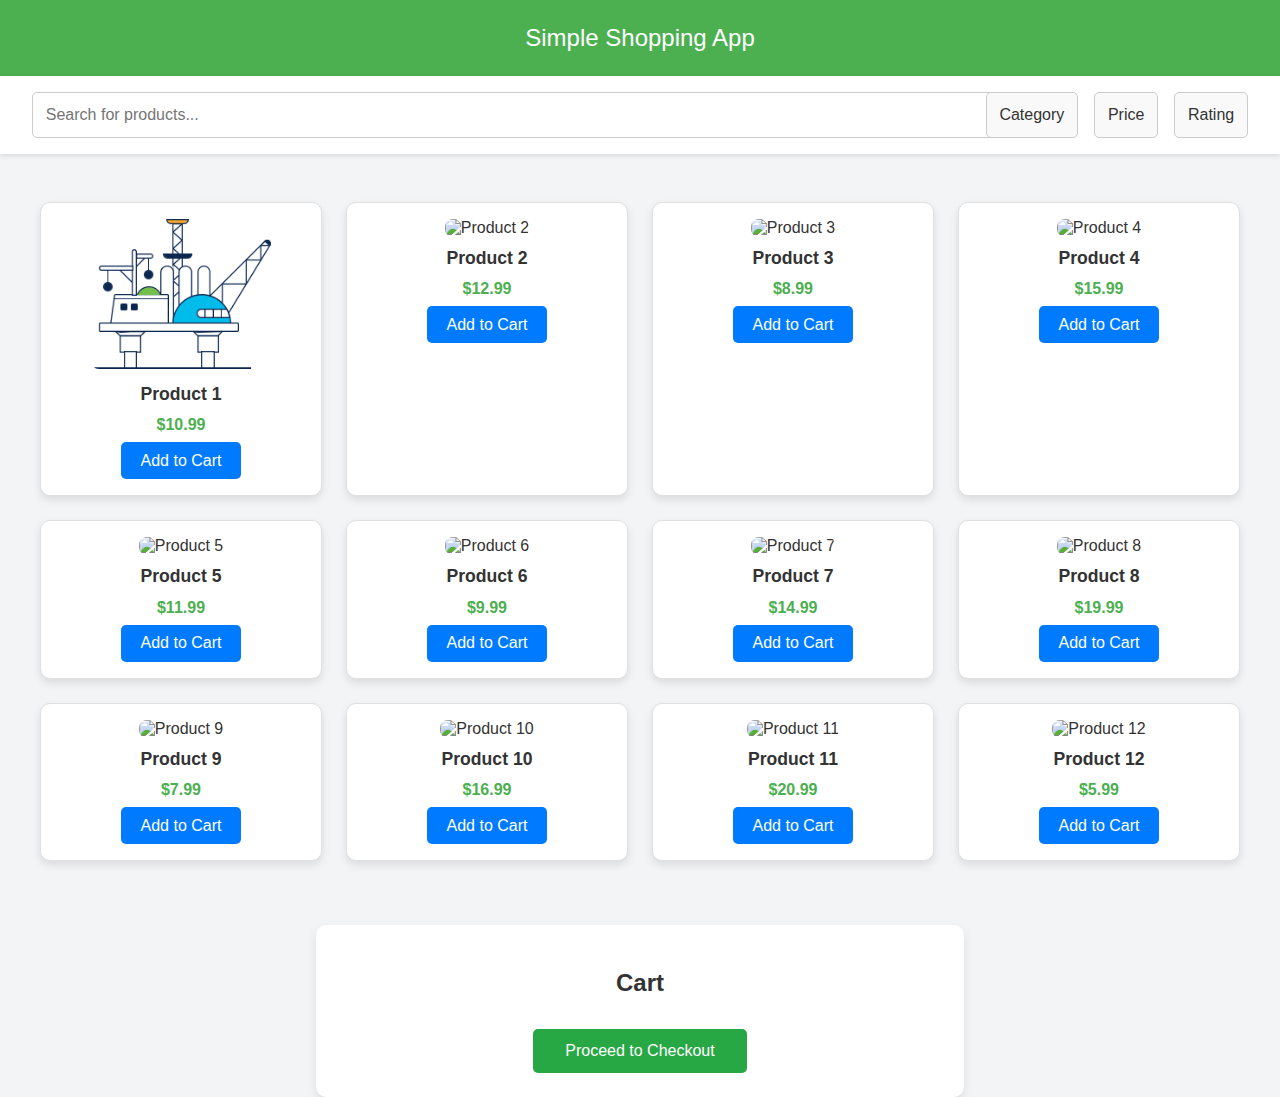
==== ShoppingApp/index.html @ 533cafa8 "updated shopping app with visuals" ====
<!DOCTYPE html>
<html lang="en">
<head>
  <meta charset="UTF-8">
  <meta name="viewport" content="width=device-width, initial-scale=1.0">
  <title>Shopping App</title>
  <style>
    body {
      font-family: Arial, sans-serif;
      margin: 0;
      padding: 0;
      background-color: #f3f4f6;
      color: #333;
    }

    header {
      background-color: #4CAF50;
      color: white;
      padding: 1.5rem;
      text-align: center;
      font-size: 1.5rem;
      box-shadow: 0 2px 5px rgba(0, 0, 0, 0.1);
    }

    #search-filter-bar {
      display: flex;
      justify-content: space-between;
      padding: 1rem 2rem;
      background: #fff;
      box-shadow: 0 2px 5px rgba(0, 0, 0, 0.1);
      margin-bottom: 1rem;
    }

    #search-bar {
      flex: 1;
      margin-right: 1rem;
    }

    #search-bar input {
      width: 100%;
      padding: 0.8rem;
      border: 1px solid #ccc;
      border-radius: 5px;
      font-size: 1rem;
    }

    #filters {
      display: flex;
      gap: 1rem;
    }

    .filter {
      padding: 0.8rem;
      border: 1px solid #ccc;
      border-radius: 5px;
      background: #f9f9f9;
      cursor: pointer;
    }

    .filter:hover {
      background: #e0e0e0;
    }

    main {
      padding: 2rem;
      display: grid;
      grid-template-columns: repeat(auto-fill, minmax(250px, 1fr));
      gap: 1.5rem;
      max-width: 1200px;
      margin: 0 auto;
    }

    .product-card {
      background: white;
      border: 1px solid #e0e0e0;
      border-radius: 10px;
      padding: 1rem;
      text-align: center;
      box-shadow: 0 4px 8px rgba(0, 0, 0, 0.1);
      transition: transform 0.2s, box-shadow 0.2s;
    }

    .product-card:hover {
      transform: translateY(-5px);
      box-shadow: 0 8px 16px rgba(0, 0, 0, 0.2);
    }

    .product-card img {
      max-width: 100%;
      height: 150px;
      object-fit: cover;
      border-radius: 8px;
    }

    .product-title {
      font-size: 1.1rem;
      margin: 0.7rem 0;
      font-weight: bold;
    }

    .product-price {
      color: #4CAF50;
      font-weight: bold;
      font-size: 1rem;
      margin: 0.5rem 0;
    }

    .add-to-cart {
      background-color: #007bff;
      color: white;
      border: none;
      padding: 0.6rem 1.2rem;
      border-radius: 5px;
      cursor: pointer;
      font-size: 1rem;
    }

    .add-to-cart:hover {
      background-color: #0056b3;
    }

    #cart {
      margin-top: 2rem;
      text-align: center;
      background: #fff;
      padding: 1.5rem;
      border-radius: 10px;
      box-shadow: 0 4px 8px rgba(0, 0, 0, 0.1);
      max-width: 600px;
      margin-left: auto;
      margin-right: auto;
    }

    #cart h2 {
      font-size: 1.5rem;
      margin-bottom: 1rem;
    }

    .cart-item-card {
      display: flex;
      align-items: center;
      justify-content: space-between;
      background: #f9f9f9;
      padding: 0.8rem;
      border: 1px solid #ddd;
      border-radius: 8px;
      margin-bottom: 0.5rem;
    }

    .cart-item-card img {
      width: 50px;
      height: 50px;
      object-fit: cover;
      border-radius: 5px;
    }

    .cart-item-details {
      flex: 1;
      margin-left: 1rem;
    }

    .cart-item-title {
      font-size: 1rem;
      font-weight: bold;
      margin: 0;
    }

    .cart-item-price {
      color: #4CAF50;
      font-size: 0.9rem;
    }

    #checkout-btn {
      margin-top: 1rem;
      background-color: #28a745;
      color: white;
      border: none;
      padding: 0.8rem 2rem;
      border-radius: 5px;
      cursor: pointer;
      font-size: 1rem;
    }

    #checkout-btn:hover {
      background-color: #218838;
    }
  </style>
</head>
<body>
  <header>
    Simple Shopping App
  </header>

  <div id="search-filter-bar">
    <div id="search-bar">
      <input type="text" placeholder="Search for products...">
    </div>
    <div id="filters">
      <div class="filter">Category</div>
      <div class="filter">Price</div>
      <div class="filter">Rating</div>
    </div>
  </div>

  <main id="product-grid">
    <!-- Product cards will be dynamically populated here -->
  </main>

  <div id="cart">
    <h2>Cart</h2>
    <div id="cart-items">
      <!-- Cart item cards will be dynamically populated here -->
    </div>
    <button id="checkout-btn">Proceed to Checkout</button>
  </div>

  <script>
    // Sample product data with static images
    const products = [
      { id: 1, title: "Product 1", price: 10.99, image: "img/product1.png" },
      { id: 2, title: "Product 2", price: 12.99, image: "img/product2.png" },
      { id: 3, title: "Product 3", price: 8.99, image: "img/product3.png" },
      { id: 4, title: "Product 4", price: 15.99, image: "img/product4.png" },
      { id: 5, title: "Product 5", price: 11.99, image: "img/product5.png" },
      { id: 6, title: "Product 6", price: 9.99, image: "img/product6.png" },
      { id: 7, title: "Product 7", price: 14.99, image: "img/product7.png" },
      { id: 8, title: "Product 8", price: 19.99, image: "img/product8.png" },
      { id: 9, title: "Product 9", price: 7.99, image: "img/product9.png" },
      { id: 10, title: "Product 10", price: 16.99, image: "img/product10.png" },
      { id: 11, title: "Product 11", price: 20.99, image: "img/product11.png" },
      { id: 12, title: "Product 12", price: 5.99, image: "img/product12.png" }
    ];

    const cart = [];

    // Populate products
    const productGrid = document.getElementById("product-grid");
    products.forEach(product => {
      const productCard = document.createElement("div");
      productCard.className = "product-card";
      productCard.innerHTML = `
        <img src="${product.image}" alt="${product.title}" />
        <h3 class="product-title">${product.title}</h3>
        <p class="product-price">$${product.price.toFixed(2)}</p>
        <button class="add-to-cart" id="add-to-cart-${product.id}" data-id="${product.id}">Add to Cart</button>
      `;
      productGrid.appendChild(productCard);
    });

    // Add to cart functionality
    productGrid.addEventListener("click", (e) => {
      if (e.target.classList.contains("add-to-cart")) {
        const productId = parseInt(e.target.getAttribute("data-id"));
        const product = products.find(p => p.id === productId);
        cart.push(product);
        renderCart();
      }
    });

    // Render cart
    function renderCart() {
      const cartItems = document.getElementById("cart-items");
      cartItems.innerHTML = "";
      cart.forEach((item) => {
        const cartItemCard = document.createElement("div");
        cartItemCard.className = "cart-item-card";
        cartItemCard.innerHTML = `
          <img src="${item.image}" alt="${item.title}" />
          <div class="cart-item-details">
            <p class="cart-item-title">${item.title}</p>
            <p class="cart-item-price">$${item.price.toFixed(2)}</p>
          </div>
        `;
        cartItems.appendChild(cartItemCard);
      });
    }

    // Checkout button functionality
    document.getElementById("checkout-btn").addEventListener("click", () => {
      if (cart.length > 0) {
        alert("Proceeding to checkout with " + cart.length + " items.");
      } else {
        alert("Your cart is empty.");
      }
    });
  </script>
</body>
</html>
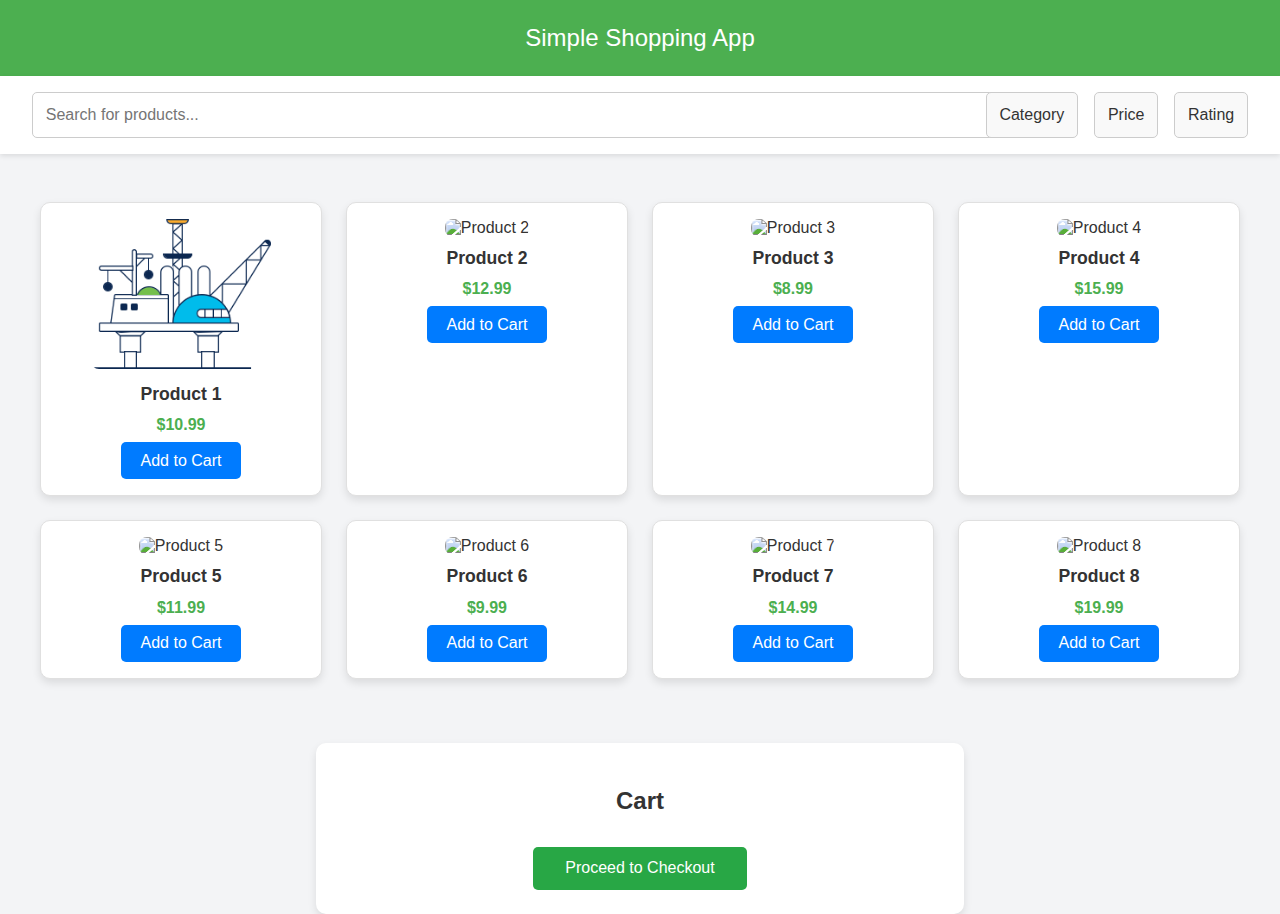
==== commit d781fe04: "reduced to 8 elements" ====
--- a/ShoppingApp/index.html
+++ b/ShoppingApp/index.html
@@ -224,11 +224,7 @@
       { id: 5, title: "Product 5", price: 11.99, image: "img/product5.png" },
       { id: 6, title: "Product 6", price: 9.99, image: "img/product6.png" },
       { id: 7, title: "Product 7", price: 14.99, image: "img/product7.png" },
-      { id: 8, title: "Product 8", price: 19.99, image: "img/product8.png" },
-      { id: 9, title: "Product 9", price: 7.99, image: "img/product9.png" },
-      { id: 10, title: "Product 10", price: 16.99, image: "img/product10.png" },
-      { id: 11, title: "Product 11", price: 20.99, image: "img/product11.png" },
-      { id: 12, title: "Product 12", price: 5.99, image: "img/product12.png" }
+      { id: 8, title: "Product 8", price: 19.99, image: "img/product8.png" }
     ];
 
     const cart = [];
@@ -275,14 +271,6 @@
       });
     }
 
-    // Checkout button functionality
-    document.getElementById("checkout-btn").addEventListener("click", () => {
-      if (cart.length > 0) {
-        alert("Proceeding to checkout with " + cart.length + " items.");
-      } else {
-        alert("Your cart is empty.");
-      }
-    });
   </script>
 </body>
 </html>
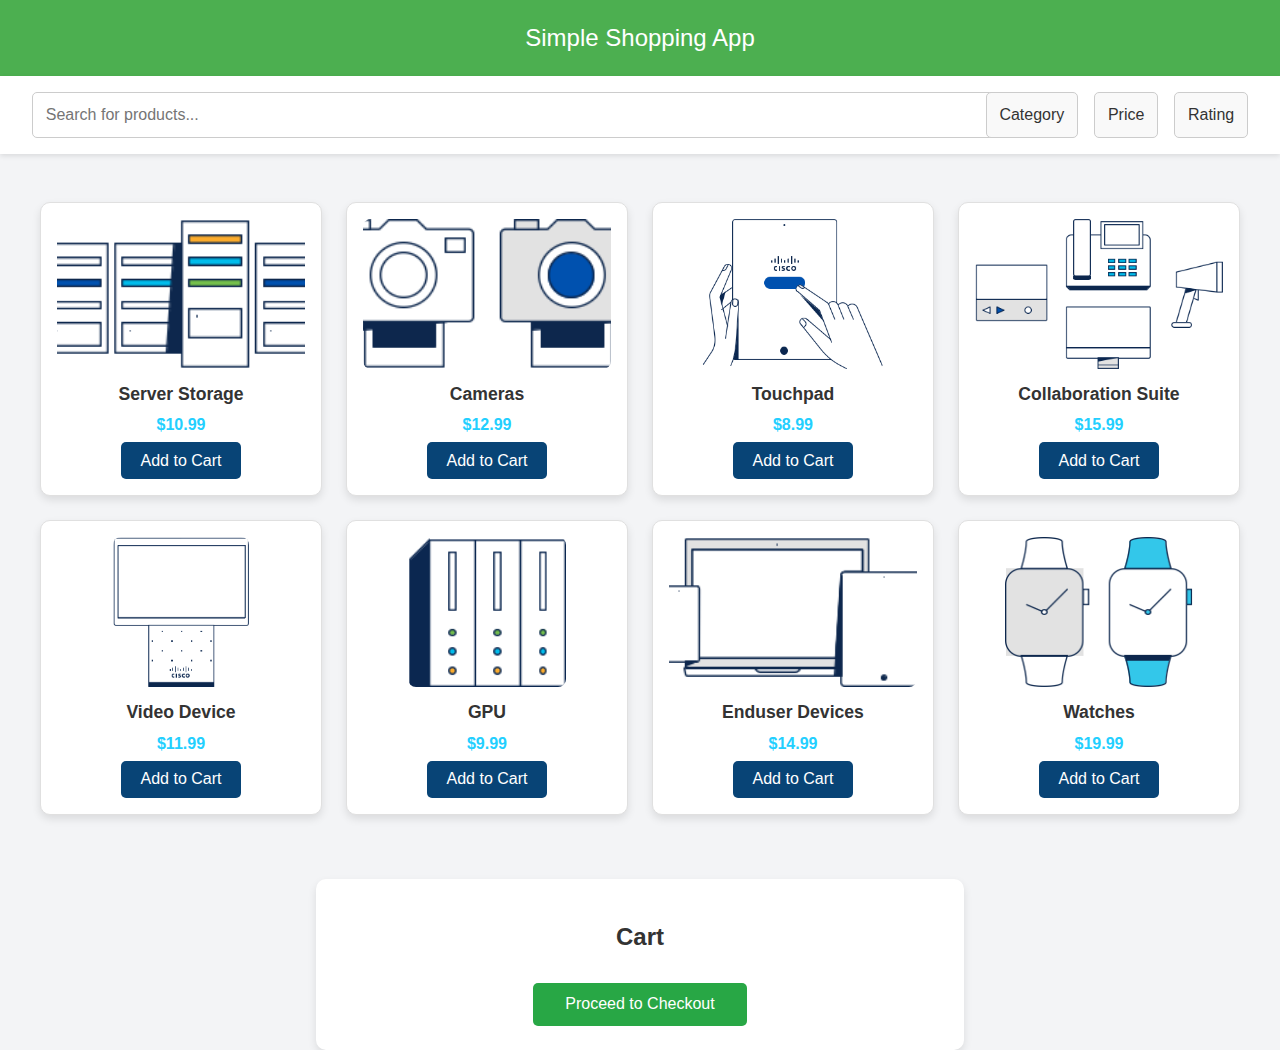
==== commit 67dd6ffc: "updated styles" ====
--- a/ShoppingApp/index.html
+++ b/ShoppingApp/index.html
@@ -99,14 +99,14 @@
     }
 
     .product-price {
-      color: #4CAF50;
+      color: #23cfff;
       font-weight: bold;
       font-size: 1rem;
       margin: 0.5rem 0;
     }
 
     .add-to-cart {
-      background-color: #007bff;
+      background-color: #084476;
       color: white;
       border: none;
       padding: 0.6rem 1.2rem;
@@ -217,14 +217,14 @@
   <script>
     // Sample product data with static images
     const products = [
-      { id: 1, title: "Product 1", price: 10.99, image: "img/product1.png" },
-      { id: 2, title: "Product 2", price: 12.99, image: "img/product2.png" },
-      { id: 3, title: "Product 3", price: 8.99, image: "img/product3.png" },
-      { id: 4, title: "Product 4", price: 15.99, image: "img/product4.png" },
-      { id: 5, title: "Product 5", price: 11.99, image: "img/product5.png" },
-      { id: 6, title: "Product 6", price: 9.99, image: "img/product6.png" },
-      { id: 7, title: "Product 7", price: 14.99, image: "img/product7.png" },
-      { id: 8, title: "Product 8", price: 19.99, image: "img/product8.png" }
+      { id: 1, title: "Server Storage", price: 10.99, image: "img/product1.png" },
+      { id: 2, title: "Cameras", price: 12.99, image: "img/product2.png" },
+      { id: 3, title: "Touchpad", price: 8.99, image: "img/product3.png" },
+      { id: 4, title: "Collaboration Suite", price: 15.99, image: "img/product4.png" },
+      { id: 5, title: "Video Device", price: 11.99, image: "img/product5.png" },
+      { id: 6, title: "GPU", price: 9.99, image: "img/product6.png" },
+      { id: 7, title: "Enduser Devices", price: 14.99, image: "img/product7.png" },
+      { id: 8, title: "Watches", price: 19.99, image: "img/product8.png" }
     ];
 
     const cart = [];
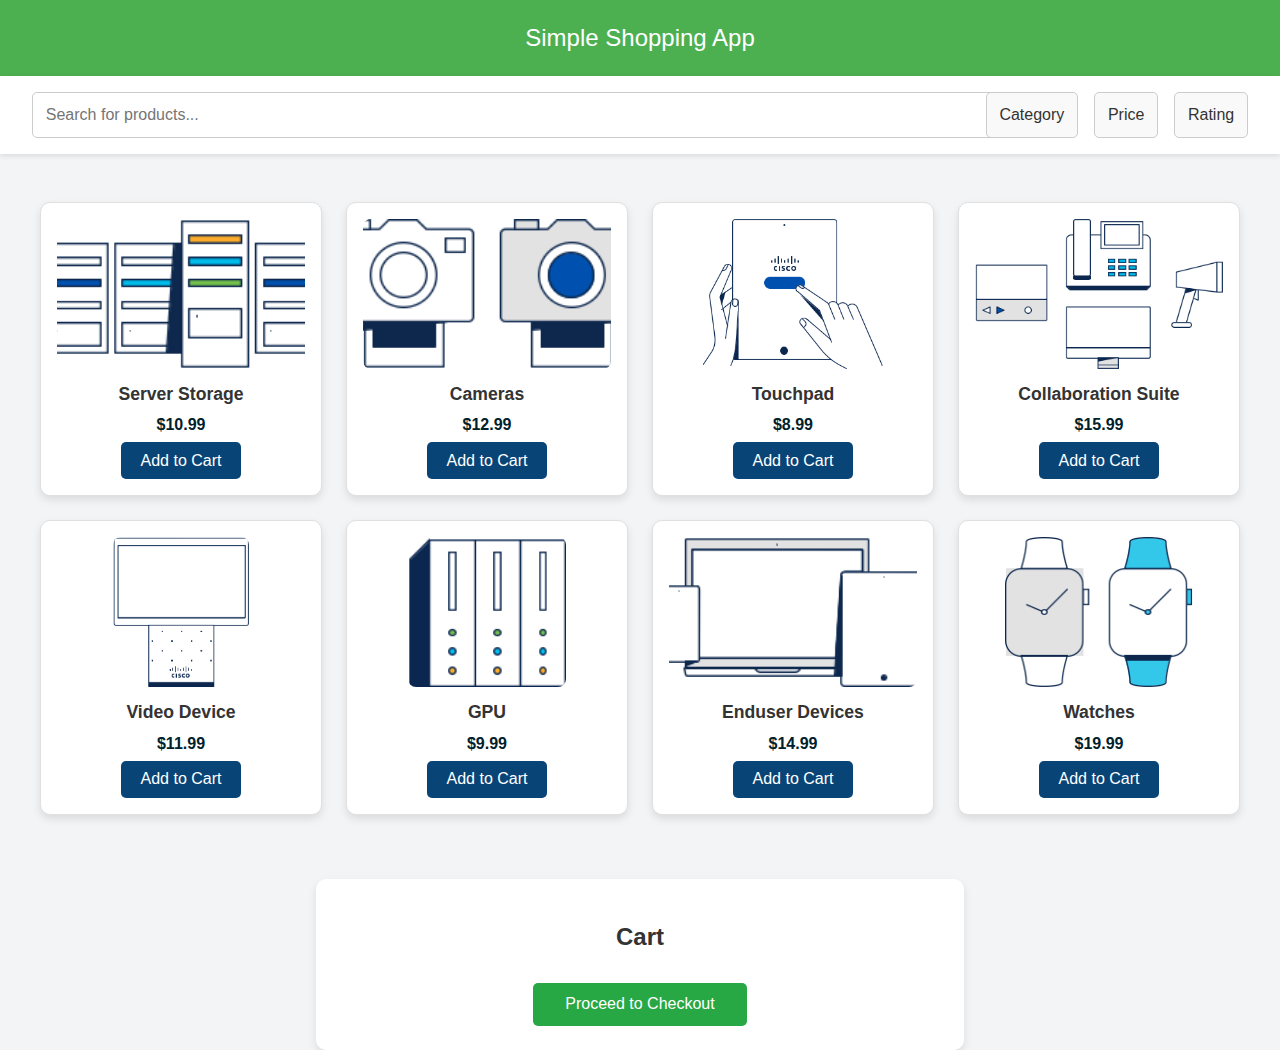
==== commit 4e25e45d: "seperated style and script to seperate files" ====
--- a/ShoppingApp/index.html
+++ b/ShoppingApp/index.html
@@ -4,187 +4,7 @@
   <meta charset="UTF-8">
   <meta name="viewport" content="width=device-width, initial-scale=1.0">
   <title>Shopping App</title>
-  <style>
-    body {
-      font-family: Arial, sans-serif;
-      margin: 0;
-      padding: 0;
-      background-color: #f3f4f6;
-      color: #333;
-    }
-
-    header {
-      background-color: #4CAF50;
-      color: white;
-      padding: 1.5rem;
-      text-align: center;
-      font-size: 1.5rem;
-      box-shadow: 0 2px 5px rgba(0, 0, 0, 0.1);
-    }
-
-    #search-filter-bar {
-      display: flex;
-      justify-content: space-between;
-      padding: 1rem 2rem;
-      background: #fff;
-      box-shadow: 0 2px 5px rgba(0, 0, 0, 0.1);
-      margin-bottom: 1rem;
-    }
-
-    #search-bar {
-      flex: 1;
-      margin-right: 1rem;
-    }
-
-    #search-bar input {
-      width: 100%;
-      padding: 0.8rem;
-      border: 1px solid #ccc;
-      border-radius: 5px;
-      font-size: 1rem;
-    }
-
-    #filters {
-      display: flex;
-      gap: 1rem;
-    }
-
-    .filter {
-      padding: 0.8rem;
-      border: 1px solid #ccc;
-      border-radius: 5px;
-      background: #f9f9f9;
-      cursor: pointer;
-    }
-
-    .filter:hover {
-      background: #e0e0e0;
-    }
-
-    main {
-      padding: 2rem;
-      display: grid;
-      grid-template-columns: repeat(auto-fill, minmax(250px, 1fr));
-      gap: 1.5rem;
-      max-width: 1200px;
-      margin: 0 auto;
-    }
-
-    .product-card {
-      background: white;
-      border: 1px solid #e0e0e0;
-      border-radius: 10px;
-      padding: 1rem;
-      text-align: center;
-      box-shadow: 0 4px 8px rgba(0, 0, 0, 0.1);
-      transition: transform 0.2s, box-shadow 0.2s;
-    }
-
-    .product-card:hover {
-      transform: translateY(-5px);
-      box-shadow: 0 8px 16px rgba(0, 0, 0, 0.2);
-    }
-
-    .product-card img {
-      max-width: 100%;
-      height: 150px;
-      object-fit: cover;
-      border-radius: 8px;
-    }
-
-    .product-title {
-      font-size: 1.1rem;
-      margin: 0.7rem 0;
-      font-weight: bold;
-    }
-
-    .product-price {
-      color: #23cfff;
-      font-weight: bold;
-      font-size: 1rem;
-      margin: 0.5rem 0;
-    }
-
-    .add-to-cart {
-      background-color: #084476;
-      color: white;
-      border: none;
-      padding: 0.6rem 1.2rem;
-      border-radius: 5px;
-      cursor: pointer;
-      font-size: 1rem;
-    }
-
-    .add-to-cart:hover {
-      background-color: #0056b3;
-    }
-
-    #cart {
-      margin-top: 2rem;
-      text-align: center;
-      background: #fff;
-      padding: 1.5rem;
-      border-radius: 10px;
-      box-shadow: 0 4px 8px rgba(0, 0, 0, 0.1);
-      max-width: 600px;
-      margin-left: auto;
-      margin-right: auto;
-    }
-
-    #cart h2 {
-      font-size: 1.5rem;
-      margin-bottom: 1rem;
-    }
-
-    .cart-item-card {
-      display: flex;
-      align-items: center;
-      justify-content: space-between;
-      background: #f9f9f9;
-      padding: 0.8rem;
-      border: 1px solid #ddd;
-      border-radius: 8px;
-      margin-bottom: 0.5rem;
-    }
-
-    .cart-item-card img {
-      width: 50px;
-      height: 50px;
-      object-fit: cover;
-      border-radius: 5px;
-    }
-
-    .cart-item-details {
-      flex: 1;
-      margin-left: 1rem;
-    }
-
-    .cart-item-title {
-      font-size: 1rem;
-      font-weight: bold;
-      margin: 0;
-    }
-
-    .cart-item-price {
-      color: #4CAF50;
-      font-size: 0.9rem;
-    }
-
-    #checkout-btn {
-      margin-top: 1rem;
-      background-color: #28a745;
-      color: white;
-      border: none;
-      padding: 0.8rem 2rem;
-      border-radius: 5px;
-      cursor: pointer;
-      font-size: 1rem;
-    }
-
-    #checkout-btn:hover {
-      background-color: #218838;
-    }
-  </style>
+  <link rel="stylesheet" href="styles.css">
 </head>
 <body>
   <header>
@@ -213,64 +33,6 @@
     </div>
     <button id="checkout-btn">Proceed to Checkout</button>
   </div>
-
-  <script>
-    // Sample product data with static images
-    const products = [
-      { id: 1, title: "Server Storage", price: 10.99, image: "img/product1.png" },
-      { id: 2, title: "Cameras", price: 12.99, image: "img/product2.png" },
-      { id: 3, title: "Touchpad", price: 8.99, image: "img/product3.png" },
-      { id: 4, title: "Collaboration Suite", price: 15.99, image: "img/product4.png" },
-      { id: 5, title: "Video Device", price: 11.99, image: "img/product5.png" },
-      { id: 6, title: "GPU", price: 9.99, image: "img/product6.png" },
-      { id: 7, title: "Enduser Devices", price: 14.99, image: "img/product7.png" },
-      { id: 8, title: "Watches", price: 19.99, image: "img/product8.png" }
-    ];
-
-    const cart = [];
-
-    // Populate products
-    const productGrid = document.getElementById("product-grid");
-    products.forEach(product => {
-      const productCard = document.createElement("div");
-      productCard.className = "product-card";
-      productCard.innerHTML = `
-        <img src="${product.image}" alt="${product.title}" />
-        <h3 class="product-title">${product.title}</h3>
-        <p class="product-price">$${product.price.toFixed(2)}</p>
-        <button class="add-to-cart" id="add-to-cart-${product.id}" data-id="${product.id}">Add to Cart</button>
-      `;
-      productGrid.appendChild(productCard);
-    });
-
-    // Add to cart functionality
-    productGrid.addEventListener("click", (e) => {
-      if (e.target.classList.contains("add-to-cart")) {
-        const productId = parseInt(e.target.getAttribute("data-id"));
-        const product = products.find(p => p.id === productId);
-        cart.push(product);
-        renderCart();
-      }
-    });
-
-    // Render cart
-    function renderCart() {
-      const cartItems = document.getElementById("cart-items");
-      cartItems.innerHTML = "";
-      cart.forEach((item) => {
-        const cartItemCard = document.createElement("div");
-        cartItemCard.className = "cart-item-card";
-        cartItemCard.innerHTML = `
-          <img src="${item.image}" alt="${item.title}" />
-          <div class="cart-item-details">
-            <p class="cart-item-title">${item.title}</p>
-            <p class="cart-item-price">$${item.price.toFixed(2)}</p>
-          </div>
-        `;
-        cartItems.appendChild(cartItemCard);
-      });
-    }
-
-  </script>
+  <script src="script.js"></script>
 </body>
 </html>
--- a/ShoppingApp/styles.css
+++ b/ShoppingApp/styles.css
@@ -0,0 +1,179 @@
+body {
+  font-family: Arial, sans-serif;
+  margin: 0;
+  padding: 0;
+  background-color: #f3f4f6;
+  color: #333;
+}
+
+header {
+  background-color: #4CAF50;
+  color: white;
+  padding: 1.5rem;
+  text-align: center;
+  font-size: 1.5rem;
+  box-shadow: 0 2px 5px rgba(0, 0, 0, 0.1);
+}
+
+#search-filter-bar {
+  display: flex;
+  justify-content: space-between;
+  padding: 1rem 2rem;
+  background: #fff;
+  box-shadow: 0 2px 5px rgba(0, 0, 0, 0.1);
+  margin-bottom: 1rem;
+}
+
+#search-bar {
+  flex: 1;
+  margin-right: 1rem;
+}
+
+#search-bar input {
+  width: 100%;
+  padding: 0.8rem;
+  border: 1px solid #ccc;
+  border-radius: 5px;
+  font-size: 1rem;
+}
+
+#filters {
+  display: flex;
+  gap: 1rem;
+}
+
+.filter {
+  padding: 0.8rem;
+  border: 1px solid #ccc;
+  border-radius: 5px;
+  background: #f9f9f9;
+  cursor: pointer;
+}
+
+.filter:hover {
+  background: #e0e0e0;
+}
+
+main {
+  padding: 2rem;
+  display: grid;
+  grid-template-columns: repeat(auto-fill, minmax(250px, 1fr));
+  gap: 1.5rem;
+  max-width: 1200px;
+  margin: 0 auto;
+}
+
+.product-card {
+  background: white;
+  border: 1px solid #e0e0e0;
+  border-radius: 10px;
+  padding: 1rem;
+  text-align: center;
+  box-shadow: 0 4px 8px rgba(0, 0, 0, 0.1);
+  transition: transform 0.2s, box-shadow 0.2s;
+}
+
+.product-card:hover {
+  transform: translateY(-5px);
+  box-shadow: 0 8px 16px rgba(0, 0, 0, 0.2);
+}
+
+.product-card img {
+  max-width: 100%;
+  height: 150px;
+  object-fit: cover;
+  border-radius: 8px;
+}
+
+.product-title {
+  font-size: 1.1rem;
+  margin: 0.7rem 0;
+  font-weight: bold;
+}
+
+.product-price {
+  color: #00212b;
+  font-weight: bold;
+  font-size: 1rem;
+  margin: 0.5rem 0;
+}
+
+.add-to-cart {
+  background-color: #084476;
+  color: white;
+  border: none;
+  padding: 0.6rem 1.2rem;
+  border-radius: 5px;
+  cursor: pointer;
+  font-size: 1rem;
+}
+
+.add-to-cart:hover {
+  background-color: #0056b3;
+}
+
+#cart {
+  margin-top: 2rem;
+  text-align: center;
+  background: #fff;
+  padding: 1.5rem;
+  border-radius: 10px;
+  box-shadow: 0 4px 8px rgba(0, 0, 0, 0.1);
+  max-width: 600px;
+  margin-left: auto;
+  margin-right: auto;
+}
+
+#cart h2 {
+  font-size: 1.5rem;
+  margin-bottom: 1rem;
+}
+
+.cart-item-card {
+  display: flex;
+  align-items: center;
+  justify-content: space-between;
+  background: #f9f9f9;
+  padding: 0.8rem;
+  border: 1px solid #ddd;
+  border-radius: 8px;
+  margin-bottom: 0.5rem;
+}
+
+.cart-item-card img {
+  width: 50px;
+  height: 50px;
+  object-fit: cover;
+  border-radius: 5px;
+}
+
+.cart-item-details {
+  flex: 1;
+  margin-left: 1rem;
+}
+
+.cart-item-title {
+  font-size: 1rem;
+  font-weight: bold;
+  margin: 0;
+}
+
+.cart-item-price {
+  color: #4CAF50;
+  font-size: 0.9rem;
+}
+
+#checkout-btn {
+  margin-top: 1rem;
+  background-color: #28a745;
+  color: white;
+  border: none;
+  padding: 0.8rem 2rem;
+  border-radius: 5px;
+  cursor: pointer;
+  font-size: 1rem;
+}
+
+#checkout-btn:hover {
+  background-color: #218838;
+}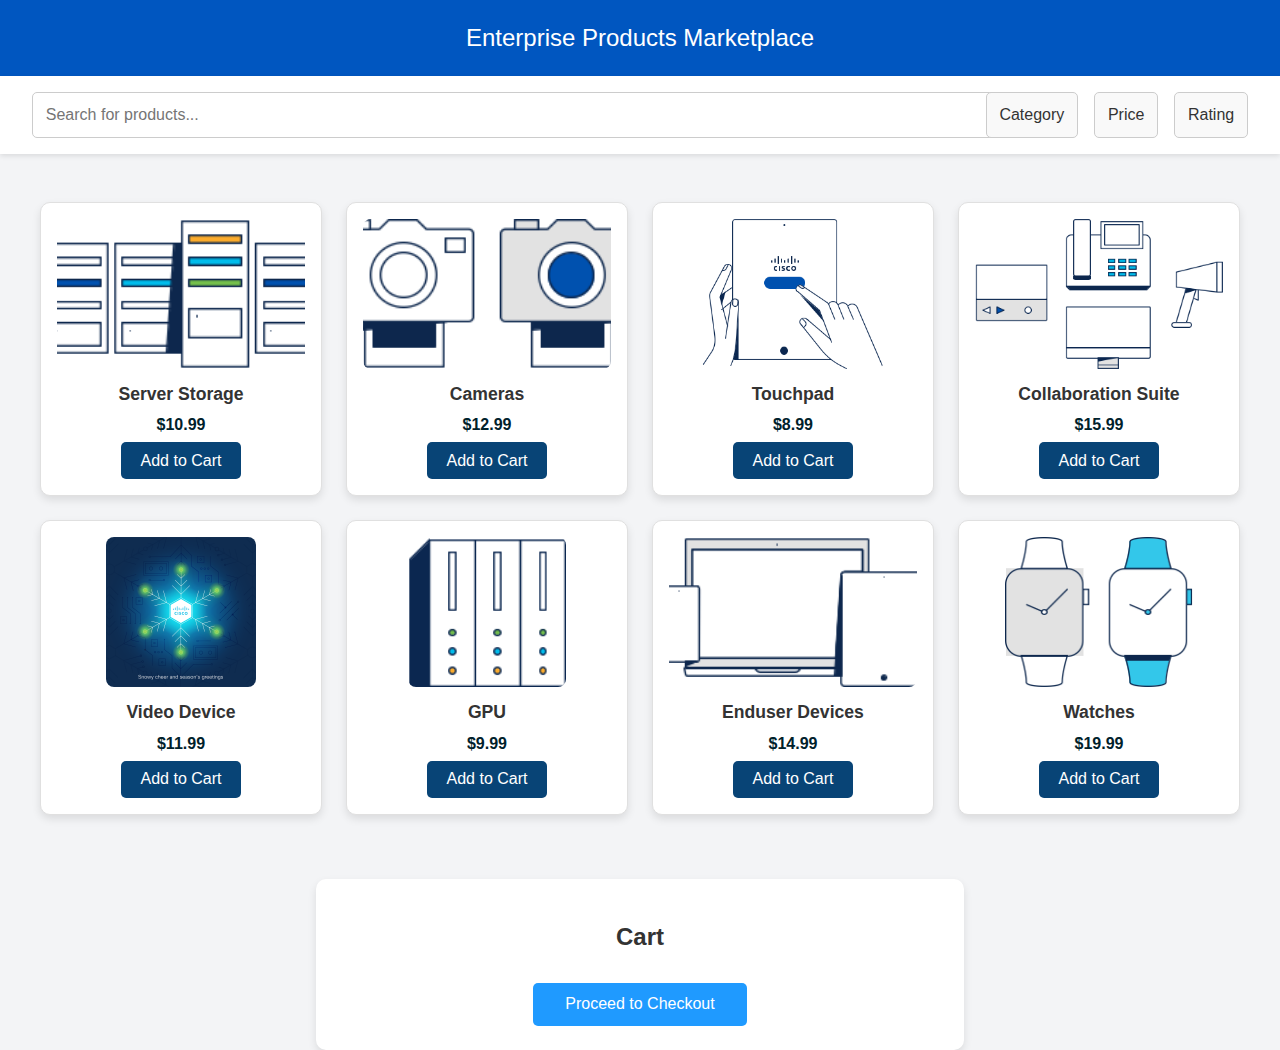
==== commit 2df11c84: "text update" ====
--- a/ShoppingApp/index.html
+++ b/ShoppingApp/index.html
@@ -8,7 +8,7 @@
 </head>
 <body>
   <header>
-    Simple Shopping App
+    Enterprise Products Marketplace
   </header>
 
   <div id="search-filter-bar">
--- a/ShoppingApp/styles.css
+++ b/ShoppingApp/styles.css
@@ -7,7 +7,7 @@
 }
 
 header {
-  background-color: #4CAF50;
+  background-color: #0056c0;
   color: white;
   padding: 1.5rem;
   text-align: center;
@@ -159,13 +159,13 @@
 }
 
 .cart-item-price {
-  color: #4CAF50;
+  color: #000e2e;
   font-size: 0.9rem;
 }
 
 #checkout-btn {
   margin-top: 1rem;
-  background-color: #28a745;
+  background-color: #1f9aff;
   color: white;
   border: none;
   padding: 0.8rem 2rem;
